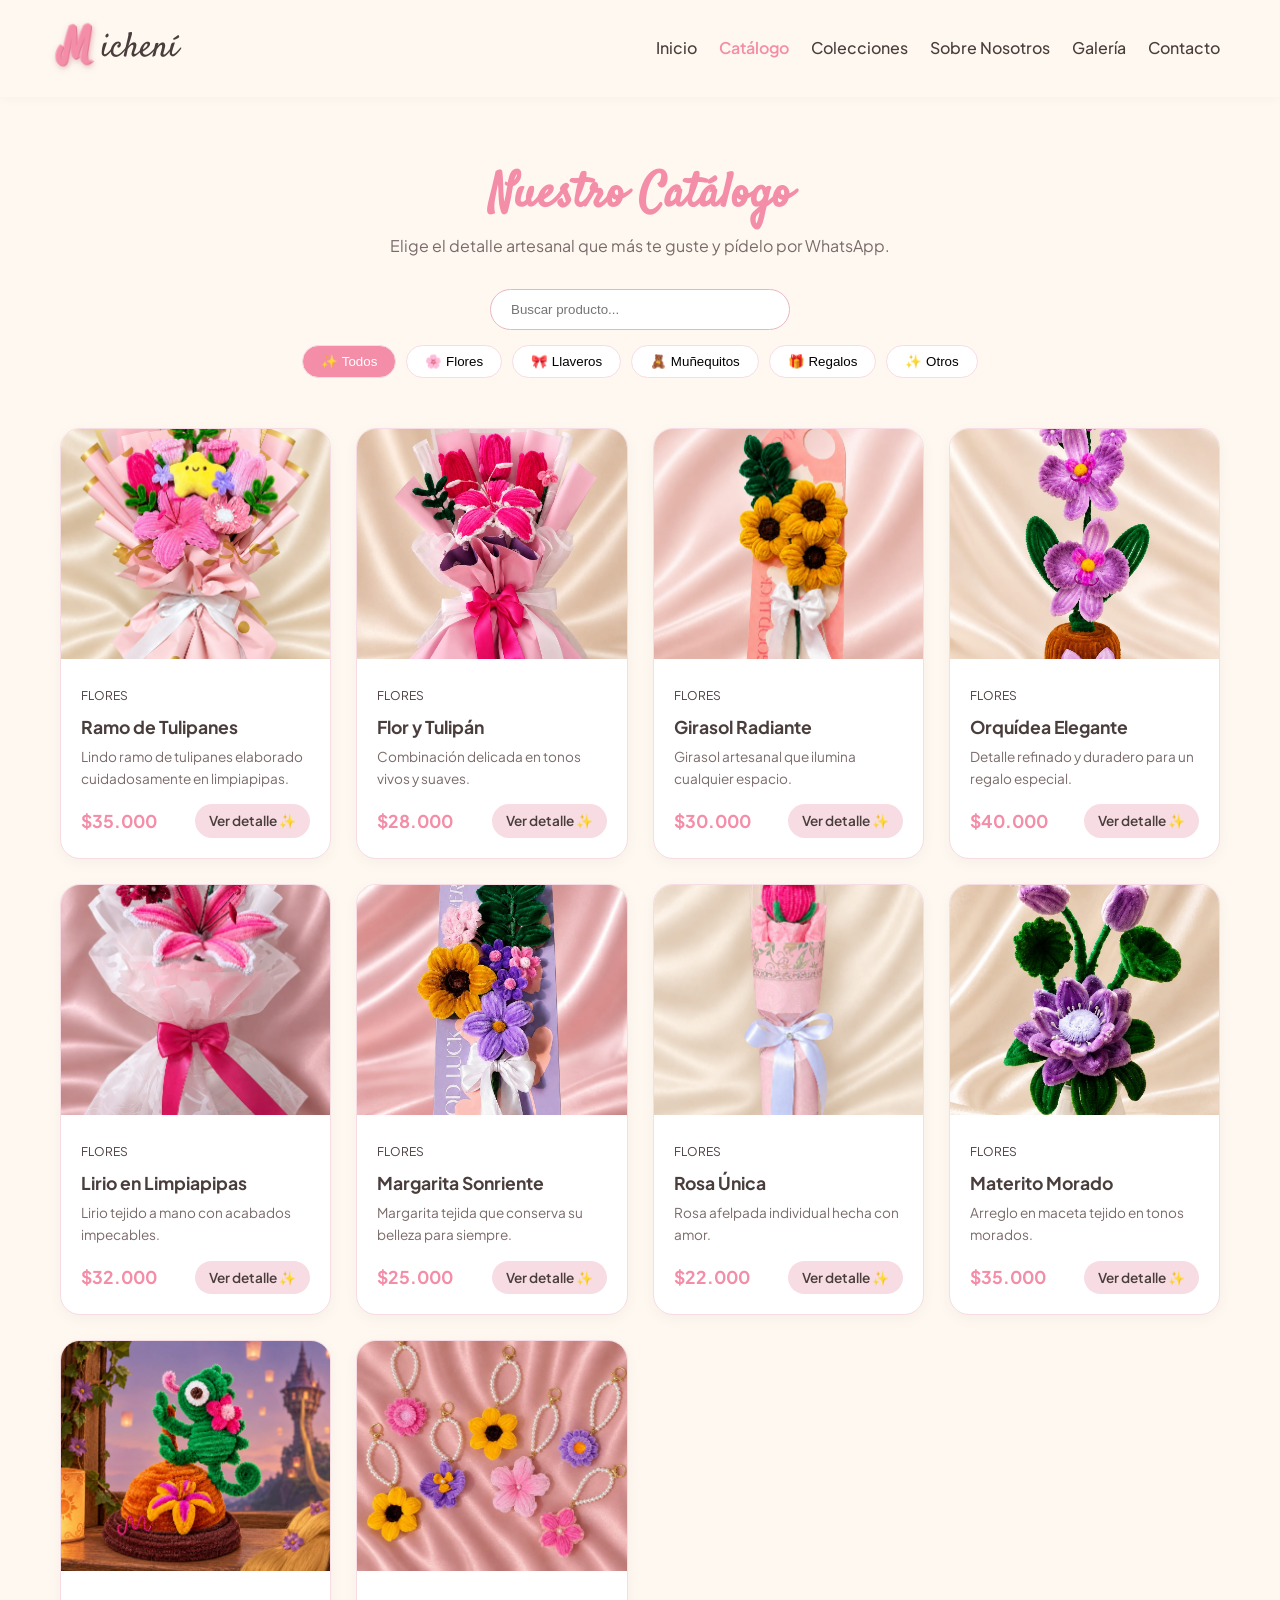
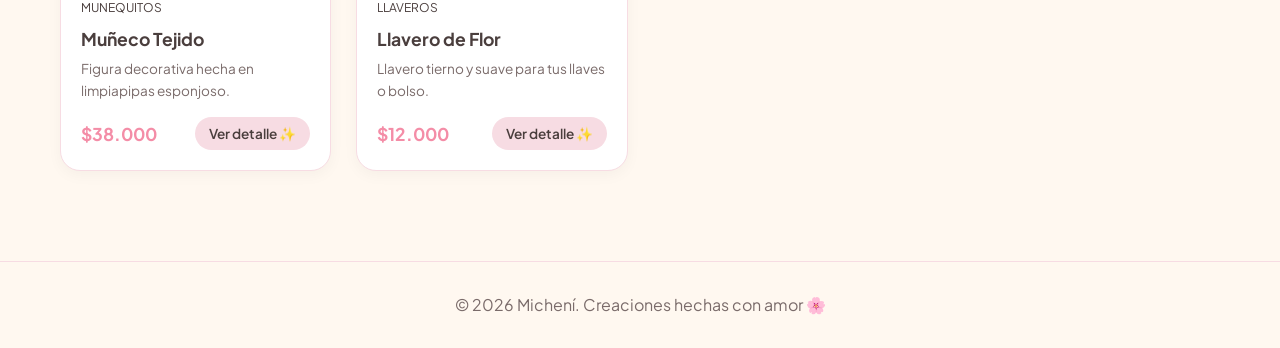
==== catalogo.html @ 1b6243fc "Add files via upload" ====
<!DOCTYPE html>
<html lang="es">
<head>
    <meta charset="UTF-8">
    <meta name="viewport" content="width=device-width, initial-scale=1.0">
    <title>Catálogo | Michení</title>
    <link href="https://fonts.googleapis.com/css2?family=Plus+Jakarta+Sans:wght@400;600;700&family=Satisfy&display=swap" rel="stylesheet">
    <link rel="stylesheet" href="https://cdnjs.cloudflare.com/ajax/libs/font-awesome/6.4.0/css/all.min.css">
    <link rel="stylesheet" href="css/styles.css">
</head>
<body>

    <nav class="navbar">
        <div class="container nav-container">
            <a href="index.html" class="logo">
                <span class="logo-m-limpiapipas">M</span>
                <span class="logo-text">ichení</span>
            </a>
            <ul class="nav-menu">
                <li><a href="index.html" class="nav-link">Inicio</a></li>
                <li><a href="catalogo.html" class="nav-link active">Catálogo</a></li>
                <li><a href="colecciones.html" class="nav-link">Colecciones</a></li>
                <li><a href="nosotros.html" class="nav-link">Sobre Nosotros</a></li>
                <li><a href="galeria.html" class="nav-link">Galería</a></li>
                <li><a href="contacto.html" class="nav-link">Contacto</a></li>
            </ul>
        </div>
    </nav>

    <div class="container">
        <div class="page-header">
            <h1 class="page-title">Nuestro Catálogo</h1>
            <p style="color: var(--texto-suave);">Elige el detalle artesanal que más te guste y pídelo por WhatsApp.</p>
        </div>

        <!-- FILTROS Y BÚSQUEDA -->
        <div class="catalog-controls">
            <div class="search-box">
                <input type="text" id="search-input" placeholder="Buscar producto...">
            </div>
            <div class="category-filters" id="category-filters">
                <button class="filter-btn active" data-category="todos">✨ Todos</button>
                <button class="filter-btn" data-category="flores">🌸 Flores</button>
                <button class="filter-btn" data-category="llaveros">🎀 Llaveros</button>
                <button class="filter-btn" data-category="munequitos">🧸 Muñequitos</button>
                <button class="filter-btn" data-category="regalos">🎁 Regalos</button>
                <button class="filter-btn" data-category="otros">✨ Otros</button>
            </div>
        </div>

        <!-- GRILLA DE PRODUCTOS -->
        <div class="products-grid" id="products-grid">
            <!-- Se llena con JavaScript -->
        </div>
    </div>

    <script src="js/data.js"></script>
    <script src="js/main.js"></script>

        <footer class="footer">
        <p>© 2026 Michení. Creaciones hechas con amor 🌸</p>
    </footer>

</body>
</html>
---- css/styles.css ----
/* ==========================================
   MICHENÍ - ESTILOS PRINCIPALES
   ========================================== */

:root {
    --rosa-principal: #F48DA7;
    --crema-suave: #FFF8F0;
    --rosa-palo: #F7DCE3;
    --rosa-empolvado: #E8B6C3;
    --texto-oscuro: #4A3E3D;
    --texto-suave: #7A6B6A;
    --blanco: #FFFFFF;
    --sombra-suave: 0 8px 24px rgba(244, 141, 167, 0.15);
    --sombra-card: 0 4px 15px rgba(0, 0, 0, 0.04);
    --transicion: all 0.3s cubic-bezier(0.25, 0.8, 0.25, 1);
    --radius-card: 20px;
    --radius-btn: 30px;
}

* {
    margin: 0;
    padding: 0;
    box-sizing: border-box;
}

body {
    font-family: 'Plus Jakarta Sans', sans-serif;
    background-color: var(--crema-suave);
    color: var(--texto-oscuro);
    line-height: 1.6;
}

.container {
    max-width: 1200px;
    margin: 0 auto;
    padding: 0 20px;
}

/* ==========================================
   LOGO "M" ESTILO LIMPIAPIPAS (PIPE CLEANER)
   ========================================== */
.logo {
    display: flex;
    align-items: center;
    gap: 10px;
    text-decoration: none;
}

/* Letra M con simulación de efecto felpudo/limpiapipas */
.logo-m-limpiapipas {
    font-family: 'Satisfy', cursive;
    font-size: 2.6rem;
    font-weight: bold;
    color: var(--rosa-principal);
    display: inline-block;
    position: relative;
    /* Sombras múltiples suaves para dar sensación de volumen y felpa */
    text-shadow: 
        1px 1px 0px #e07993,
        -1px -1px 0px #f8a8bc,
        2px 2px 5px rgba(244, 141, 167, 0.5);
    filter: drop-shadow(0px 2px 3px rgba(0,0,0,0.1));
    transform: rotate(-3deg); /* Toque artesanal único */
}

.logo-text {
    font-family: 'Satisfy', cursive;
    font-size: 2.2rem;
    color: var(--texto-oscuro);
}

/* En caso de que tengas el archivo de tu logo en imagen, usa esta clase: */
.logo-img {
    height: 45px;
    width: auto;
    object-fit: contain;
}

/* NAVBAR MULTIPÁGINA */
.navbar {
    position: sticky;
    top: 0;
    width: 100%;
    background-color: rgba(255, 248, 240, 0.95);
    backdrop-filter: blur(10px);
    z-index: 1000;
    padding: 15px 0;
    box-shadow: 0 2px 10px rgba(0,0,0,0.03);
}

.nav-container {
    display: flex;
    justify-content: space-between;
    align-items: center;
}

.nav-menu {
    display: flex;
    list-style: none;
    gap: 22px;
}

.nav-link {
    text-decoration: none;
    color: var(--texto-oscuro);
    font-weight: 500;
    transition: var(--transicion);
}

.nav-link:hover, .nav-link.active {
    color: var(--rosa-principal);
    font-weight: 600;
}

.btn-wpp-nav {
    background: #25D366;
    color: white;
    width: 38px;
    height: 38px;
    border-radius: 50%;
    display: flex;
    align-items: center;
    justify-content: center;
    text-decoration: none;
    font-size: 1.1rem;
}

/* BOTONES */
.btn {
    display: inline-flex;
    align-items: center;
    gap: 8px;
    padding: 12px 28px;
    border-radius: var(--radius-btn);
    font-weight: 600;
    text-decoration: none;
    transition: var(--transicion);
    cursor: pointer;
    border: none;
}

.btn-primary {
    background-color: var(--rosa-principal);
    color: var(--blanco);
    box-shadow: 0 4px 15px rgba(244, 141, 167, 0.4);
}

.btn-secondary {
    background-color: var(--rosa-palo);
    color: var(--texto-oscuro);
}

/* ENCABEZADOS DE CADA PÁGINA */
.page-header {
    padding: 60px 0 30px;
    text-align: center;
}

.page-title {
    font-family: 'Satisfy', cursive;
    font-size: 3rem;
    color: var(--rosa-principal);
}

/* SECCIÓN ESPECIAL REGALOS (INICIO) */
.special-section {
    padding: 60px 0;
    background-color: var(--blanco);
    border-radius: 40px;
    margin: 40px 0;
}

.grid-3 {
    display: grid;
    grid-template-columns: repeat(auto-fit, minmax(280px, 1fr));
    gap: 25px;
}

.feature-card {
    background-color: var(--crema-suave);
    padding: 30px 20px;
    border-radius: var(--radius-card);
    text-align: center;
    border: 1px solid var(--rosa-palo);
}

/* PRODUCTOS Y GRILLAS */
.products-grid {
    display: grid;
    grid-template-columns: repeat(auto-fill, minmax(250px, 1fr));
    gap: 25px;
    padding: 30px 0;
}

.product-card {
    background-color: var(--blanco);
    border-radius: var(--radius-card);
    overflow: hidden;
    box-shadow: var(--sombra-card);
    border: 1px solid var(--rosa-palo);
    display: flex;
    flex-direction: column;
}

.product-img {
    width: 100%;
    height: 230px;
    object-fit: cover;
}

.product-info {
    padding: 20px;
    display: flex;
    flex-direction: column;
    flex-grow: 1;
}

/* FILTROS Y BÚSQUEDA EN CATÁLOGO */
.catalog-controls {
    display: flex;
    flex-direction: column;
    align-items: center;
    gap: 15px;
    margin-bottom: 20px;
}

.search-box input {
    padding: 12px 20px;
    border-radius: 25px;
    border: 1px solid var(--rosa-empolvado);
    width: 300px;
    outline: none;
}

.category-filters {
    display: flex;
    gap: 10px;
    flex-wrap: wrap;
}

.filter-btn {
    background: var(--blanco);
    border: 1px solid var(--rosa-palo);
    padding: 8px 18px;
    border-radius: 20px;
    cursor: pointer;
}

.filter-btn.active {
    background: var(--rosa-principal);
    color: white;
}

/* FOOTER */
.footer {
    padding: 30px 0;
    text-align: center;
    border-top: 1px solid var(--rosa-palo);
    margin-top: 60px;
    color: var(--texto-suave);
}
/* EFECTO DE FLORECITA FLOTANTE AL HACER CLIC */
.click-flower {
    position: fixed;
    pointer-events: none;
    font-size: 1.5rem;
    z-index: 9999;
    transform: translate(-50%, -50%);
    animation: floatUpAndFade 1s ease-out forwards;
}

@keyframes floatUpAndFade {
    0% {
        opacity: 1;
        transform: translate(-50%, -50%) scale(0.6) rotate(0deg);
    }
    50% {
        opacity: 0.9;
        transform: translate(-50%, -80px) scale(1.2) rotate(15deg);
    }
    100% {
        opacity: 0;
        transform: translate(-50%, -120px) scale(1) rotate(-15deg);
    }
}

/* ==========================================
   ADAPTACIÓN PARA CELULARES Y TABLETS
   ========================================== */

@media (max-width: 768px) {
    /* Ajuste de contenedor general */
    .container {
        padding: 1rem;
    }

    /* Header y Navegación en móvil */
    header {
        flex-direction: column;
        gap: 1rem;
        padding: 1rem;
        text-align: center;
    }

    nav a {
        margin: 0 0.2rem;
        padding: 0.4rem 0.8rem;
        font-size: 0.9rem;
    }

    /* Títulos y Hero */
    .hero h1, .section-title {
        font-size: 2.1rem;
    }

    .hero p, .section-subtitle {
        font-size: 0.95rem;
    }

    /* Tarjetas de Servicios y Banners */
    .services-grid, 
    .social-banner {
        grid-template-columns: 1fr; /* Pasa a 1 sola columna */
        gap: 1.2rem;
    }

    /* Rejilla del Zodíaco */
    .zodiac-grid {
        grid-template-columns: repeat(3, 1fr); /* 3 columnas en celular */
        gap: 0.6rem;
    }

    .zodiac-card {
        padding: 0.8rem 0.4rem;
    }

    .zodiac-icon {
        font-size: 1.8rem;
    }

    /* Modal emergente */
    .modal-card {
        padding: 1.5rem;
        width: 95%;
    }
}
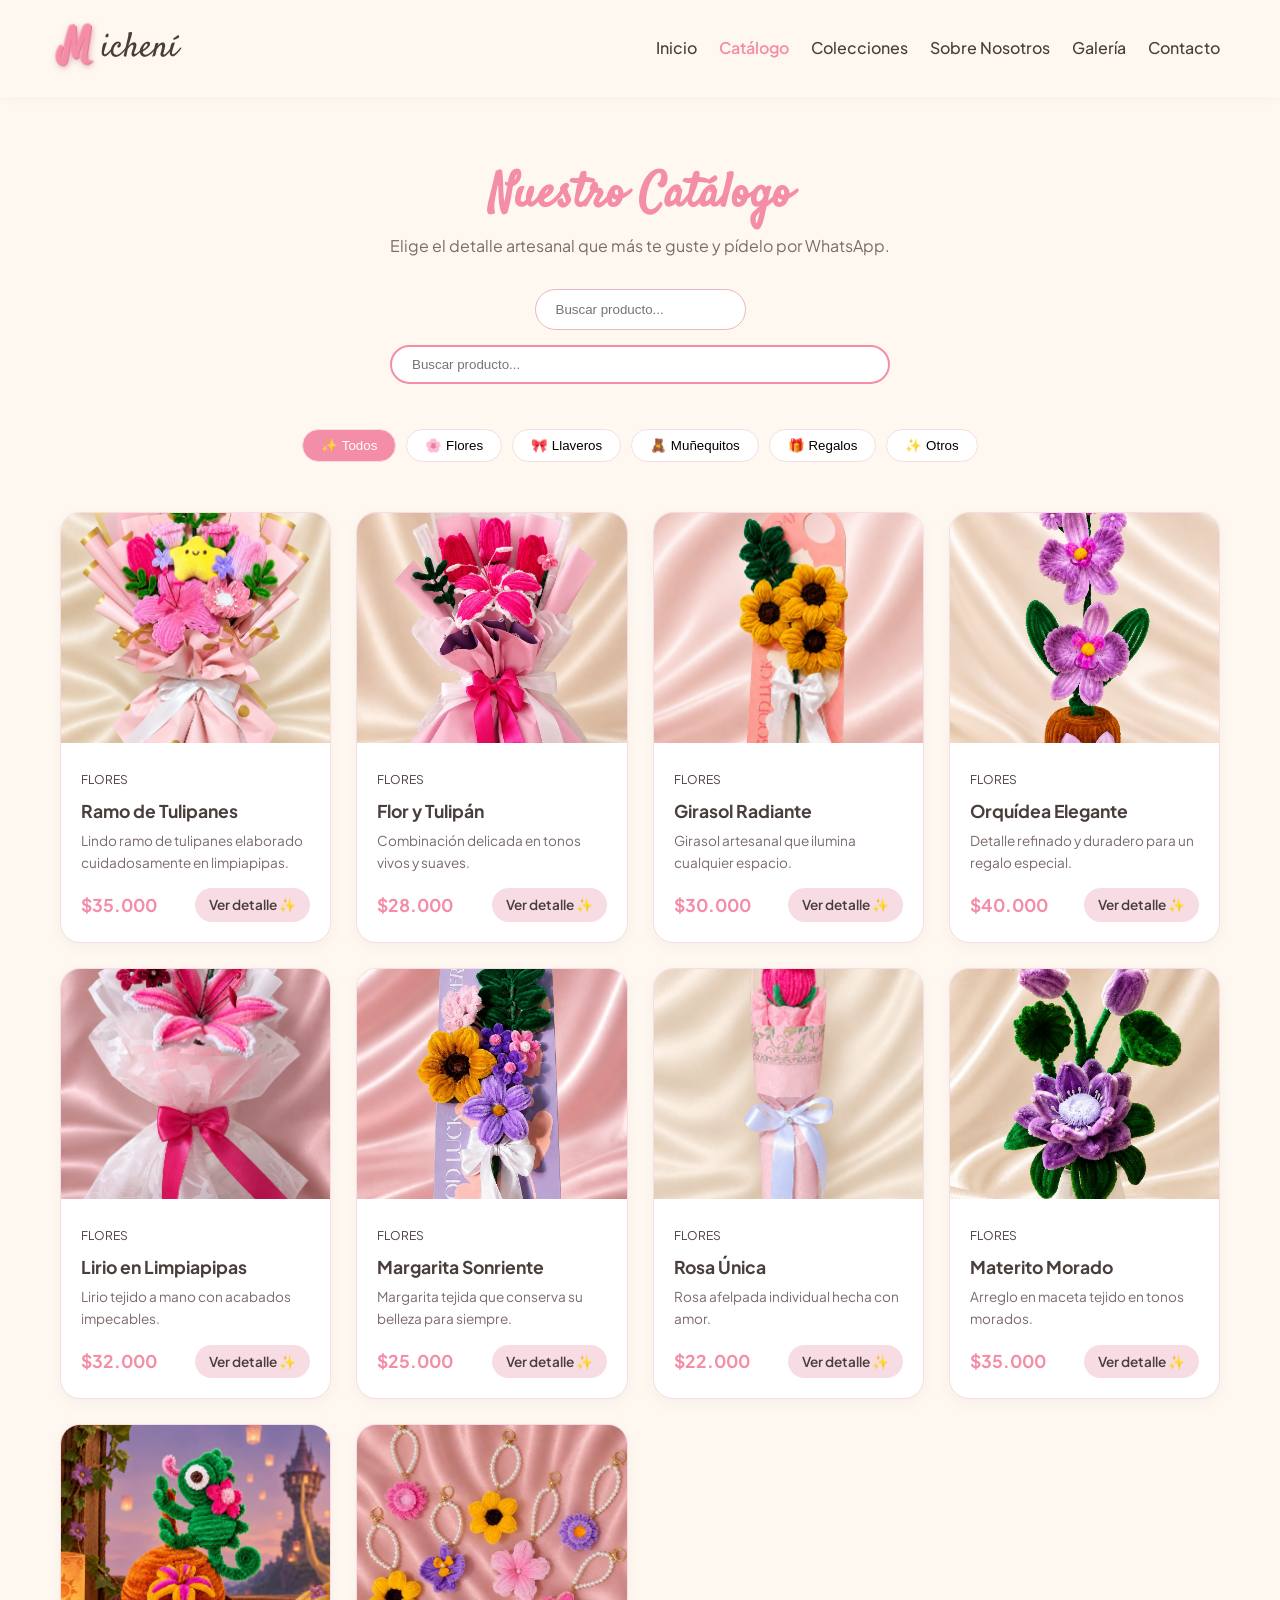
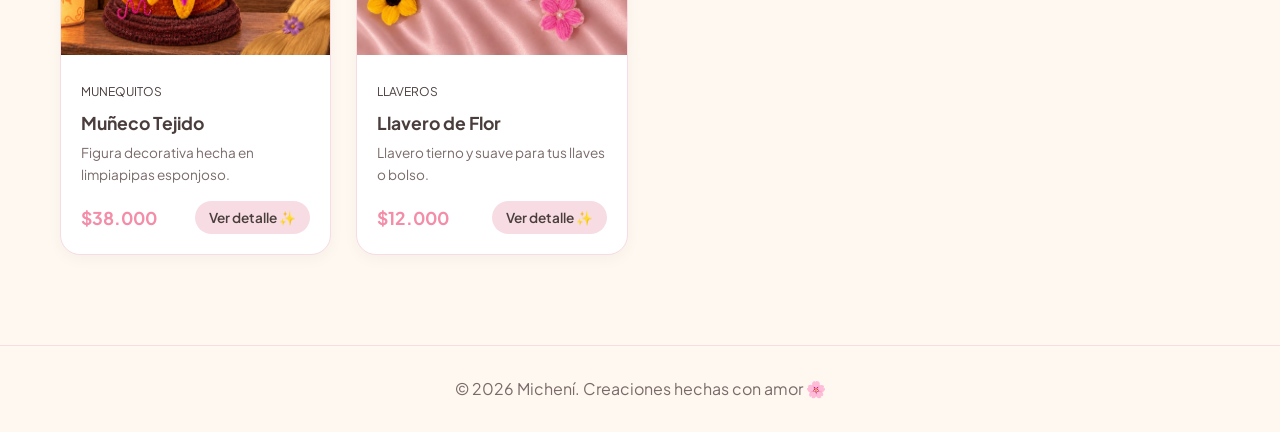
==== commit 7dbfb45a: "Update catalogo.html" ====
--- a/catalogo.html
+++ b/catalogo.html
@@ -1,6 +1,7 @@
 <!DOCTYPE html>
 <html lang="es">
 <head>
+    <meta name="viewport" content="width=device-width, initial-scale=1.0">
     <meta charset="UTF-8">
     <meta name="viewport" content="width=device-width, initial-scale=1.0">
     <title>Catálogo | Michení</title>
@@ -38,6 +39,9 @@
             <div class="search-box">
                 <input type="text" id="search-input" placeholder="Buscar producto...">
             </div>
+            <div class="search-container" style="text-align: center; margin-bottom: 30px;">
+    <input type="text" id="searchInput" placeholder="Buscar producto..." style="border: 2px solid var(--rosa-principal); border-radius: 25px; padding: 10px 20px; outline: none;">
+</div>
             <div class="category-filters" id="category-filters">
                 <button class="filter-btn active" data-category="todos">✨ Todos</button>
                 <button class="filter-btn" data-category="flores">🌸 Flores</button>
@@ -62,4 +66,4 @@
     </footer>
 
 </body>
-</html>+</html>
--- a/css/styles.css
+++ b/css/styles.css
@@ -284,63 +284,96 @@
     }
 }
 
-/* ==========================================
-   ADAPTACIÓN PARA CELULARES Y TABLETS
-   ========================================== */
-
-@media (max-width: 768px) {
-    /* Ajuste de contenedor general */
-    .container {
-        padding: 1rem;
-    }
-
-    /* Header y Navegación en móvil */
-    header {
+/* ===================================================
+   RESPONSIVE DESIGN (Celulares, Tablets y PCs)
+   =================================================== */
+
+/* Ajuste general para imágenes y contenedores */
+img {
+    max-width: 100%;
+    height: auto;
+}
+
+.container {
+    width: 100%;
+    max-width: 1200px;
+    margin: 0 auto;
+    padding-left: 20px;
+    padding-right: 20px;
+}
+
+/* 📱 TABLETS (Pantallas de hasta 992px) */
+@media (max-width: 992px) {
+    .grid-3 {
+        display: grid;
+        grid-template-columns: repeat(2, 1fr); /* 2 columnas en tablet */
+        gap: 20px;
+    }
+    
+    .page-title {
+        font-size: 2.2rem;
+    }
+}
+
+/* 📱 CELULARES (Pantallas de hasta 600px) */
+@media (max-width: 600px) {
+    /* Menú de navegación apilado y centrado */
+    .nav-container {
         flex-direction: column;
-        gap: 1rem;
-        padding: 1rem;
+        gap: 15px;
+        padding: 15px 10px;
+    }
+
+    .nav-menu {
+        flex-wrap: wrap;
+        justify-content: center;
+        gap: 10px;
+    }
+
+    .nav-link {
+        font-size: 0.9rem;
+        padding: 6px 10px;
+    }
+
+    /* Grillas a 1 sola columna para móviles */
+    .grid-3 {
+        display: grid;
+        grid-template-columns: 1fr; /* 1 columna vertical */
+        gap: 20px;
+    }
+
+    /* Ajustes visuales para textos e imágenes en celular */
+    .page-header {
         text-align: center;
-    }
-
-    nav a {
-        margin: 0 0.2rem;
-        padding: 0.4rem 0.8rem;
-        font-size: 0.9rem;
-    }
-
-    /* Títulos y Hero */
-    .hero h1, .section-title {
-        font-size: 2.1rem;
-    }
-
-    .hero p, .section-subtitle {
+        padding: 20px 10px;
+    }
+
+    .page-title {
+        font-size: 1.8rem;
+    }
+
+    /* Botones más cómodos para pulsar con el pulgar */
+    .btn {
+        width: 100%;
+        text-align: center;
+        padding: 12px 20px;
+    }
+}
+/* Ajuste responsivo para la barra de búsqueda */
+.search-container, 
+input[type="text"] {
+    width: 100%;
+    max-width: 500px; /* Ancho cómodo en PC */
+    margin: 0 auto;
+    display: block;
+    box-sizing: border-box;
+}
+
+@media (max-width: 600px) {
+    .search-container, 
+    input[type="text"] {
+        max-width: 90%; /* En celular ocupa el 90% de la pantalla para dejar margen */
         font-size: 0.95rem;
-    }
-
-    /* Tarjetas de Servicios y Banners */
-    .services-grid, 
-    .social-banner {
-        grid-template-columns: 1fr; /* Pasa a 1 sola columna */
-        gap: 1.2rem;
-    }
-
-    /* Rejilla del Zodíaco */
-    .zodiac-grid {
-        grid-template-columns: repeat(3, 1fr); /* 3 columnas en celular */
-        gap: 0.6rem;
-    }
-
-    .zodiac-card {
-        padding: 0.8rem 0.4rem;
-    }
-
-    .zodiac-icon {
-        font-size: 1.8rem;
-    }
-
-    /* Modal emergente */
-    .modal-card {
-        padding: 1.5rem;
-        width: 95%;
-    }
-}+        padding: 10px 15px;
+    }
+}
